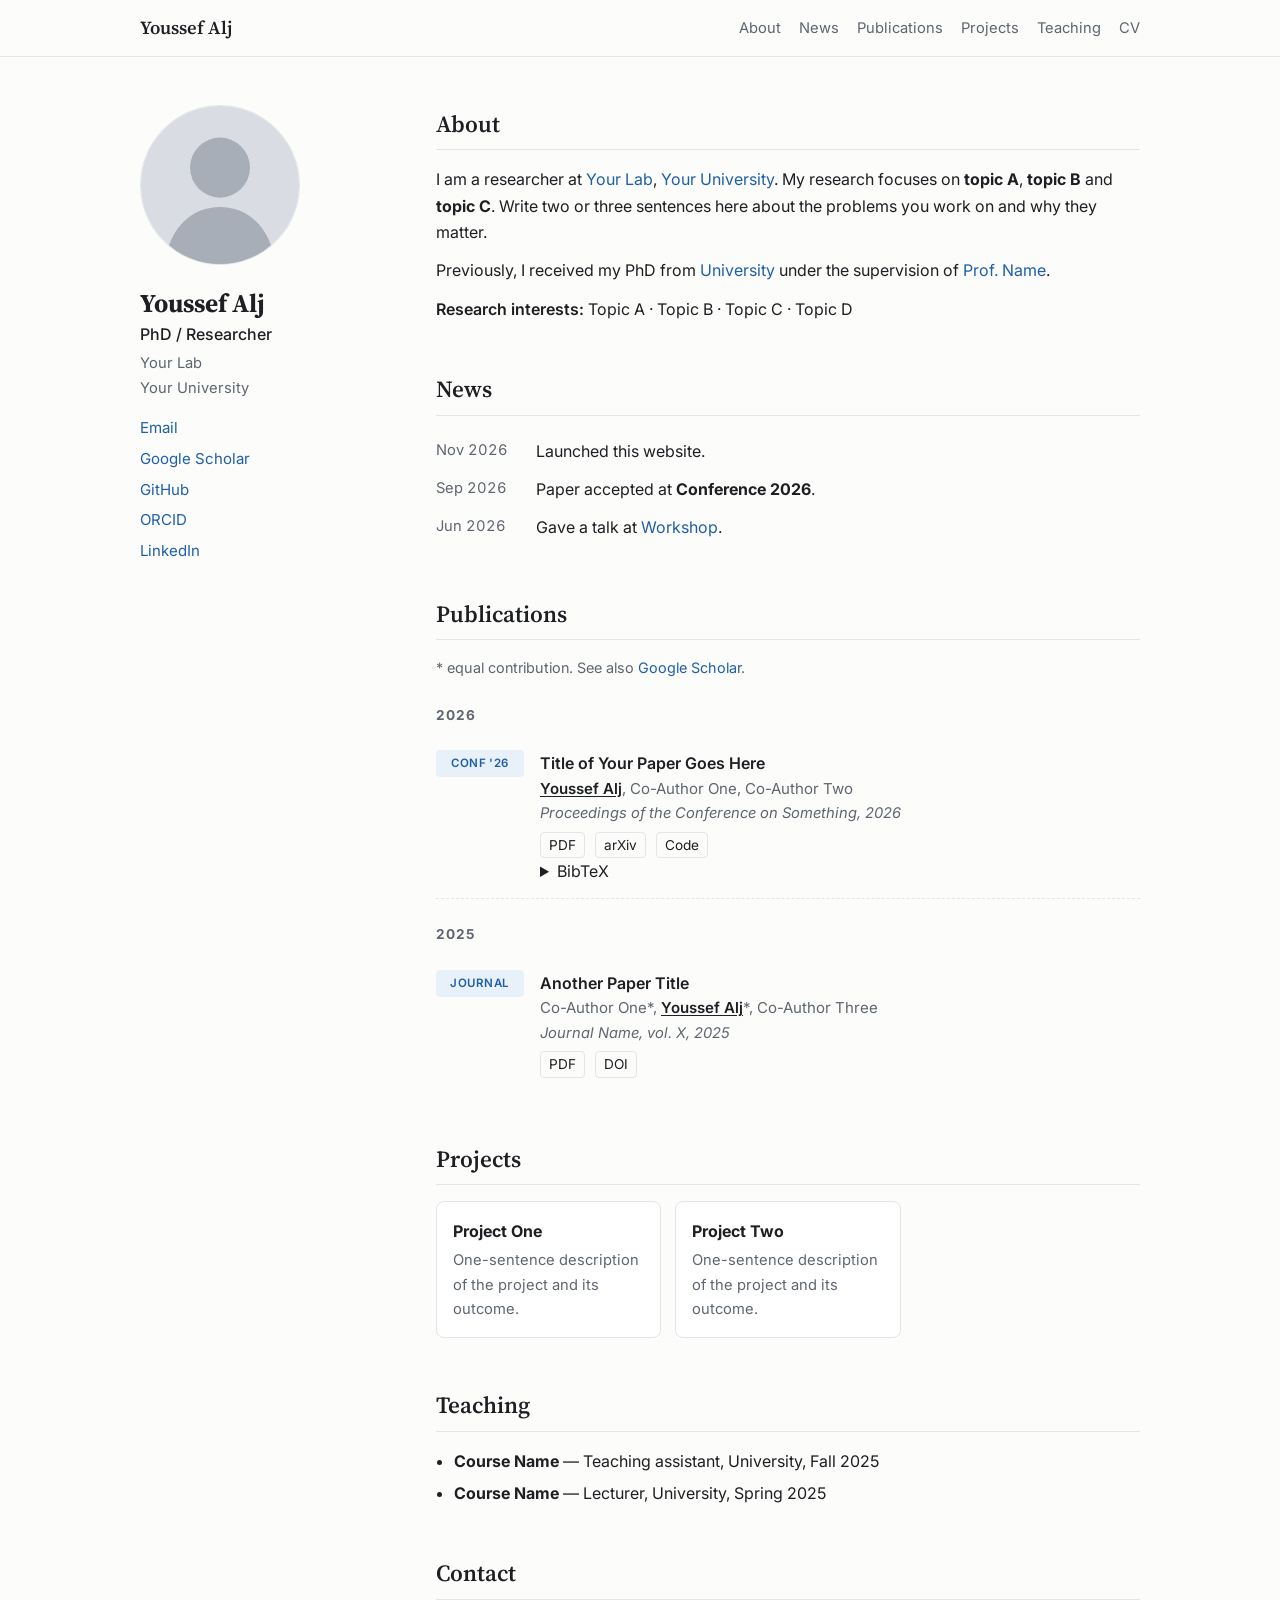
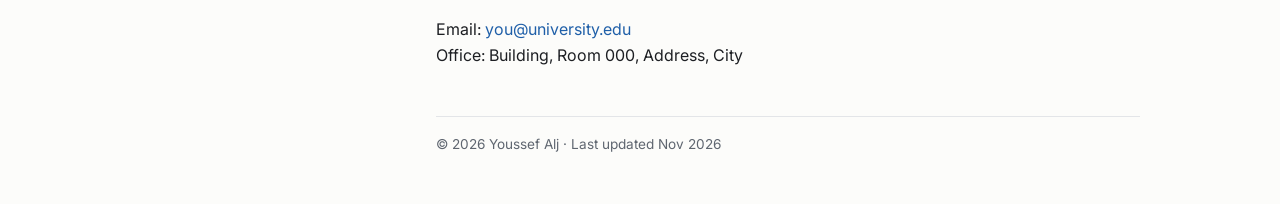
==== index.html @ 592fb714 "Add academic personal website (static HTML/CSS) Co-Authored-By: Claude Opus 5.5 <noreply@anthropic.c" ====
<!DOCTYPE html>
<html lang="en">
<head>
  <meta charset="utf-8">
  <meta name="viewport" content="width=device-width, initial-scale=1">
  <title>Youssef Alj</title>
  <meta name="description" content="Youssef Alj — researcher. Publications, projects, teaching and contact.">
  <link rel="preconnect" href="https://fonts.googleapis.com">
  <link rel="preconnect" href="https://fonts.gstatic.com" crossorigin>
  <link href="https://fonts.googleapis.com/css2?family=Inter:wght@400;500;600&family=Source+Serif+4:opsz,wght@8..60,500;8..60,600&display=swap" rel="stylesheet">
  <link rel="stylesheet" href="style.css">
</head>
<body>
  <header class="topbar">
    <div class="wrap topbar-inner">
      <a class="brand" href="#">Youssef Alj</a>
      <nav>
        <a href="#about">About</a>
        <a href="#news">News</a>
        <a href="#publications">Publications</a>
        <a href="#projects">Projects</a>
        <a href="#teaching">Teaching</a>
        <a href="assets/cv.pdf">CV</a>
      </nav>
    </div>
  </header>

  <main class="wrap layout">
    <!-- ===== Sidebar / profile ===== -->
    <aside class="profile">
      <img src="assets/img/profile.svg" alt="Photo of Youssef Alj" class="avatar">
      <h1>Youssef Alj</h1>
      <p class="role">PhD / Researcher</p>
      <p class="affil">Your Lab<br>Your University</p>
      <ul class="links">
        <li><a href="mailto:you@university.edu">Email</a></li>
        <li><a href="https://scholar.google.com/">Google Scholar</a></li>
        <li><a href="https://github.com/web-youssef-alj">GitHub</a></li>
        <li><a href="https://orcid.org/">ORCID</a></li>
        <li><a href="https://www.linkedin.com/">LinkedIn</a></li>
      </ul>
    </aside>

    <!-- ===== Main content ===== -->
    <div class="content">
      <section id="about">
        <h2>About</h2>
        <p>
          I am a researcher at <a href="#">Your Lab</a>, <a href="#">Your University</a>.
          My research focuses on <strong>topic A</strong>, <strong>topic B</strong> and
          <strong>topic C</strong>. Write two or three sentences here about the problems
          you work on and why they matter.
        </p>
        <p>
          Previously, I received my PhD from <a href="#">University</a> under the supervision
          of <a href="#">Prof. Name</a>.
        </p>
        <p class="interests"><span>Research interests:</span>
          Topic A · Topic B · Topic C · Topic D
        </p>
      </section>

      <section id="news">
        <h2>News</h2>
        <ul class="news">
          <li><time>Nov 2026</time><span>Launched this website.</span></li>
          <li><time>Sep 2026</time><span>Paper accepted at <strong>Conference 2026</strong>.</span></li>
          <li><time>Jun 2026</time><span>Gave a talk at <a href="#">Workshop</a>.</span></li>
        </ul>
      </section>

      <section id="publications">
        <h2>Publications</h2>
        <p class="note">* equal contribution. See also <a href="https://scholar.google.com/">Google Scholar</a>.</p>

        <h3>2026</h3>
        <article class="pub">
          <div class="pub-venue">CONF '26</div>
          <div>
            <p class="pub-title">Title of Your Paper Goes Here</p>
            <p class="pub-authors"><span class="me">Youssef Alj</span>, Co-Author One, Co-Author Two</p>
            <p class="pub-where">Proceedings of the Conference on Something, 2026</p>
            <p class="pub-links">
              <a href="assets/papers/paper1.pdf">PDF</a>
              <a href="https://arxiv.org/">arXiv</a>
              <a href="https://github.com/">Code</a>
              <details><summary>BibTeX</summary><pre>@inproceedings{alj2026title,
  title     = {Title of Your Paper Goes Here},
  author    = {Alj, Youssef and One, Co-Author and Two, Co-Author},
  booktitle = {Proceedings of the Conference on Something},
  year      = {2026}
}</pre></details>
            </p>
          </div>
        </article>

        <h3>2025</h3>
        <article class="pub">
          <div class="pub-venue">JOURNAL</div>
          <div>
            <p class="pub-title">Another Paper Title</p>
            <p class="pub-authors">Co-Author One*, <span class="me">Youssef Alj</span>*, Co-Author Three</p>
            <p class="pub-where">Journal Name, vol. X, 2025</p>
            <p class="pub-links">
              <a href="#">PDF</a>
              <a href="#">DOI</a>
            </p>
          </div>
        </article>
      </section>

      <section id="projects">
        <h2>Projects</h2>
        <div class="cards">
          <a class="card" href="#">
            <h4>Project One</h4>
            <p>One-sentence description of the project and its outcome.</p>
          </a>
          <a class="card" href="#">
            <h4>Project Two</h4>
            <p>One-sentence description of the project and its outcome.</p>
          </a>
        </div>
      </section>

      <section id="teaching">
        <h2>Teaching</h2>
        <ul class="plain">
          <li><strong>Course Name</strong> — Teaching assistant, University, Fall 2025</li>
          <li><strong>Course Name</strong> — Lecturer, University, Spring 2025</li>
        </ul>
      </section>

      <section id="contact">
        <h2>Contact</h2>
        <p>
          Email: <a href="mailto:you@university.edu">you@university.edu</a><br>
          Office: Building, Room 000, Address, City
        </p>
      </section>

      <footer>
        © <span id="year">2026</span> Youssef Alj · Last updated Nov 2026
      </footer>
    </div>
  </main>

  <script>document.getElementById('year').textContent = new Date().getFullYear();</script>
</body>
</html>
---- style.css ----
:root {
  --bg: #fcfcfa;
  --surface: #ffffff;
  --text: #1d1f23;
  --muted: #5f6670;
  --border: #e3e5e8;
  --accent: #1f5fa8;
  --accent-soft: #e8f0fa;
  --serif: "Source Serif 4", Georgia, serif;
  --sans: "Inter", system-ui, -apple-system, sans-serif;
}

@media (prefers-color-scheme: dark) {
  :root {
    --bg: #15171a;
    --surface: #1c1f23;
    --text: #e6e8eb;
    --muted: #9aa1ab;
    --border: #2c3036;
    --accent: #7fb2ec;
    --accent-soft: #1f2a38;
  }
}

* { box-sizing: border-box; }
html { scroll-behavior: smooth; scroll-padding-top: 72px; }
body {
  margin: 0;
  background: var(--bg);
  color: var(--text);
  font: 16px/1.65 var(--sans);
  -webkit-font-smoothing: antialiased;
}

a { color: var(--accent); text-decoration: none; }
a:hover { text-decoration: underline; }

.wrap { max-width: 1040px; margin: 0 auto; padding: 0 20px; }

/* ---------- Top bar ---------- */
.topbar {
  position: sticky; top: 0; z-index: 10;
  background: color-mix(in srgb, var(--bg) 88%, transparent);
  backdrop-filter: blur(8px);
  border-bottom: 1px solid var(--border);
}
.topbar-inner { display: flex; align-items: center; justify-content: space-between; gap: 16px; height: 56px; }
.brand { font-family: var(--serif); font-weight: 600; font-size: 1.15rem; color: var(--text); }
nav { display: flex; gap: 18px; overflow-x: auto; }
nav a { color: var(--muted); font-size: .92rem; white-space: nowrap; }
nav a:hover { color: var(--text); text-decoration: none; }

/* ---------- Layout ---------- */
.layout {
  display: grid;
  grid-template-columns: 240px 1fr;
  gap: 56px;
  padding-top: 48px;
  padding-bottom: 48px;
}

.profile { position: sticky; top: 88px; align-self: start; }
.avatar { width: 160px; height: 160px; border-radius: 50%; object-fit: cover; border: 1px solid var(--border); }
.profile h1 { font-family: var(--serif); font-size: 1.6rem; margin: 16px 0 2px; line-height: 1.2; }
.role { margin: 0; color: var(--text); font-weight: 500; }
.affil { margin: 4px 0 16px; color: var(--muted); font-size: .92rem; }
.links { list-style: none; padding: 0; margin: 0; display: grid; gap: 6px; font-size: .94rem; }

/* ---------- Sections ---------- */
section { margin-bottom: 48px; }
h2 {
  font-family: var(--serif); font-weight: 600; font-size: 1.45rem;
  margin: 0 0 16px; padding-bottom: 6px; border-bottom: 1px solid var(--border);
}
h3 { font-size: .85rem; letter-spacing: .08em; text-transform: uppercase; color: var(--muted); margin: 24px 0 10px; }
h4 { margin: 0 0 4px; font-size: 1rem; }
p { margin: 0 0 12px; }

.interests span { font-weight: 600; }
.note { color: var(--muted); font-size: .9rem; }

/* News */
.news { list-style: none; padding: 0; margin: 0; }
.news li { display: grid; grid-template-columns: 88px 1fr; gap: 12px; padding: 6px 0; }
.news time { color: var(--muted); font-variant-numeric: tabular-nums; font-size: .92rem; }

/* Publications */
.pub {
  display: grid; grid-template-columns: 88px 1fr; gap: 16px;
  padding: 14px 0; border-bottom: 1px dashed var(--border);
}
.pub:last-child { border-bottom: 0; }
.pub p { margin: 0; }
.pub-venue {
  align-self: start; text-align: center;
  font-size: .72rem; font-weight: 600; letter-spacing: .04em;
  color: var(--accent); background: var(--accent-soft);
  padding: 4px 6px; border-radius: 4px;
}
.pub-title { font-weight: 600; }
.pub-authors { color: var(--muted); font-size: .94rem; }
.pub-authors .me { color: var(--text); font-weight: 600; text-decoration: underline; text-underline-offset: 2px; }
.pub-where { font-style: italic; font-size: .92rem; color: var(--muted); }
.pub-links { margin-top: 6px !important; font-size: .85rem; display: flex; flex-wrap: wrap; gap: 6px 10px; align-items: baseline; }
.pub-links a, .pub-links summary {
  border: 1px solid var(--border); border-radius: 4px; padding: 1px 8px;
  color: var(--text); cursor: pointer; list-style: none;
}
.pub-links a:hover, .pub-links summary:hover { border-color: var(--accent); color: var(--accent); text-decoration: none; }
.pub-links summary::-webkit-details-marker { display: none; }
.pub-links details { width: 100%; }
.pub-links details:not([open]) { width: auto; }
.pub-links pre {
  margin: 8px 0 0; padding: 12px; overflow-x: auto;
  background: var(--surface); border: 1px solid var(--border); border-radius: 6px; font-size: .8rem;
}

/* Projects */
.cards { display: grid; grid-template-columns: repeat(auto-fill, minmax(220px, 1fr)); gap: 14px; }
.card {
  display: block; padding: 16px; border: 1px solid var(--border); border-radius: 8px;
  background: var(--surface); color: var(--text); transition: border-color .15s;
}
.card:hover { border-color: var(--accent); text-decoration: none; }
.card p { color: var(--muted); font-size: .92rem; margin: 0; }

.plain { padding-left: 18px; margin: 0; }
.plain li { margin-bottom: 6px; }

footer { color: var(--muted); font-size: .85rem; padding-top: 16px; border-top: 1px solid var(--border); }

/* ---------- Mobile ---------- */
@media (max-width: 760px) {
  .wrap { padding: 0 16px; }
  .topbar-inner { height: auto; flex-direction: column; align-items: flex-start; gap: 4px; padding: 10px 0; }
  nav { width: 100%; gap: 14px; }
  .layout { grid-template-columns: 1fr; gap: 32px; padding-top: 28px; }
  .profile { position: static; text-align: center; }
  .avatar { width: 128px; height: 128px; }
  .links { grid-auto-flow: column; justify-content: center; gap: 12px; flex-wrap: wrap; display: flex; }
  .news li, .pub { grid-template-columns: 1fr; gap: 4px; }
  .pub-venue { justify-self: start; }
}
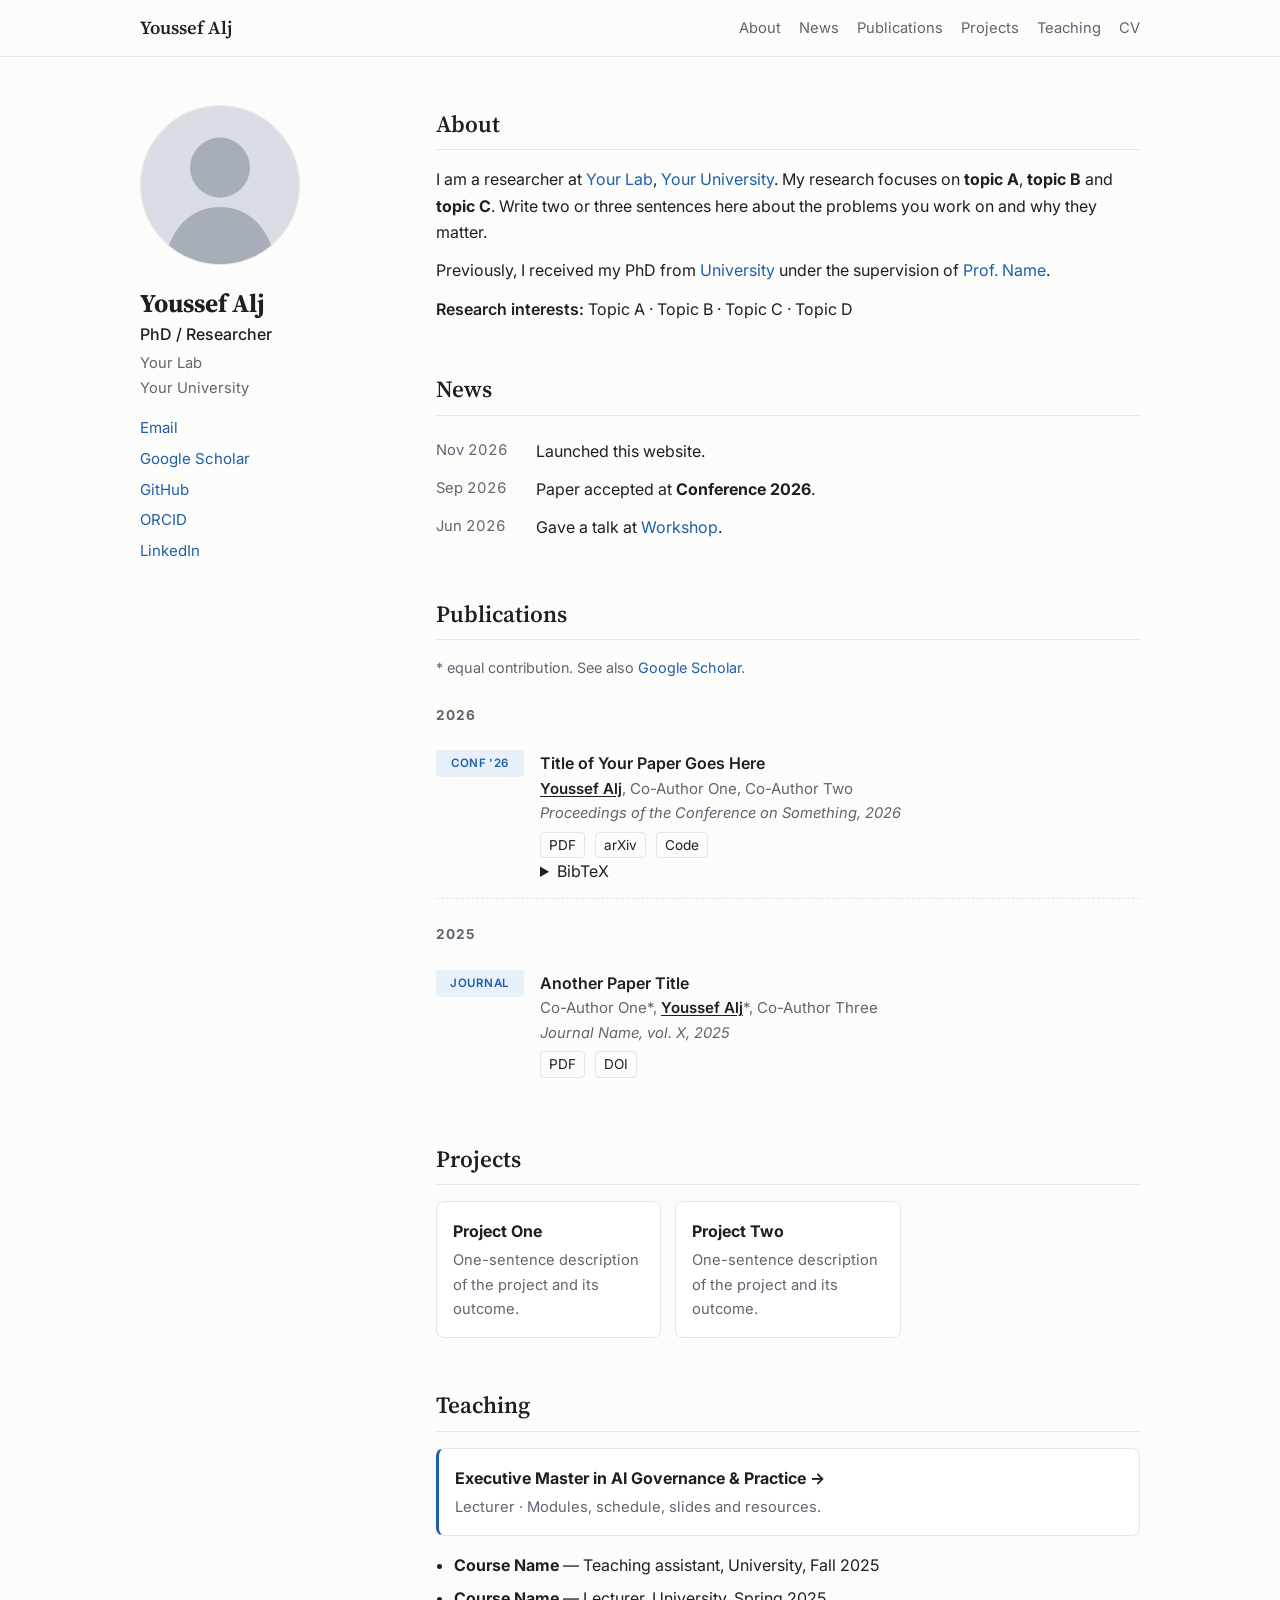
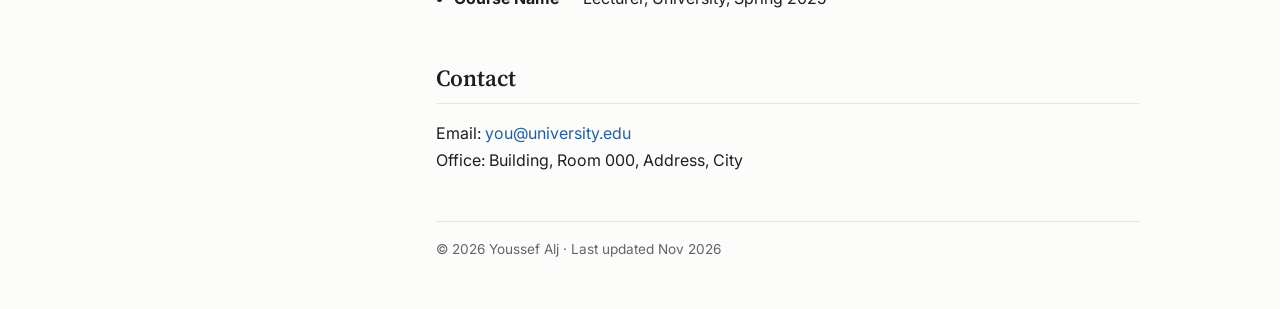
==== commit eba22c3b: "Add Executive Master in AI Governance & Practice teaching page Co-Authored-By: Claude Opus 5.5 <nore" ====
--- a/index.html
+++ b/index.html
@@ -125,6 +125,10 @@
 
       <section id="teaching">
         <h2>Teaching</h2>
+        <a class="teach-feature" href="teaching/ai-governance.html">
+          <h4>Executive Master in AI Governance &amp; Practice →</h4>
+          <p>Lecturer · Modules, schedule, slides and resources.</p>
+        </a>
         <ul class="plain">
           <li><strong>Course Name</strong> — Teaching assistant, University, Fall 2025</li>
           <li><strong>Course Name</strong> — Lecturer, University, Spring 2025</li>
--- a/style.css
+++ b/style.css
@@ -127,6 +127,29 @@
 .plain { padding-left: 18px; margin: 0; }
 .plain li { margin-bottom: 6px; }
 
+/* ---------- Sub-pages (e.g. course pages) ---------- */
+.page { max-width: 820px; padding-top: 32px; padding-bottom: 48px; }
+.crumbs { font-size: .9rem; margin-bottom: 20px; }
+.page-title { font-family: var(--serif); font-weight: 600; font-size: 2rem; line-height: 1.2; margin: 0 0 6px; }
+.page-sub { color: var(--muted); margin-bottom: 24px; }
+.facts {
+  display: grid; grid-template-columns: repeat(auto-fit, minmax(160px, 1fr)); gap: 12px;
+  margin: 0 0 40px; padding: 16px; border: 1px solid var(--border); border-radius: 8px; background: var(--surface);
+}
+.facts dt { font-size: .75rem; text-transform: uppercase; letter-spacing: .06em; color: var(--muted); }
+.facts dd { margin: 2px 0 0; font-weight: 500; }
+.table-wrap { overflow-x: auto; }
+table { width: 100%; border-collapse: collapse; font-size: .94rem; }
+th, td { text-align: left; padding: 10px 12px; border-bottom: 1px solid var(--border); vertical-align: top; }
+th { font-size: .78rem; text-transform: uppercase; letter-spacing: .05em; color: var(--muted); font-weight: 600; }
+td:first-child, td:nth-child(2) { white-space: nowrap; color: var(--muted); }
+.teach-feature {
+  display: block; padding: 16px; margin-bottom: 16px; border: 1px solid var(--border); border-left: 3px solid var(--accent);
+  border-radius: 8px; background: var(--surface); color: var(--text);
+}
+.teach-feature:hover { border-color: var(--accent); text-decoration: none; }
+.teach-feature p { margin: 0; color: var(--muted); font-size: .92rem; }
+
 footer { color: var(--muted); font-size: .85rem; padding-top: 16px; border-top: 1px solid var(--border); }
 
 /* ---------- Mobile ---------- */
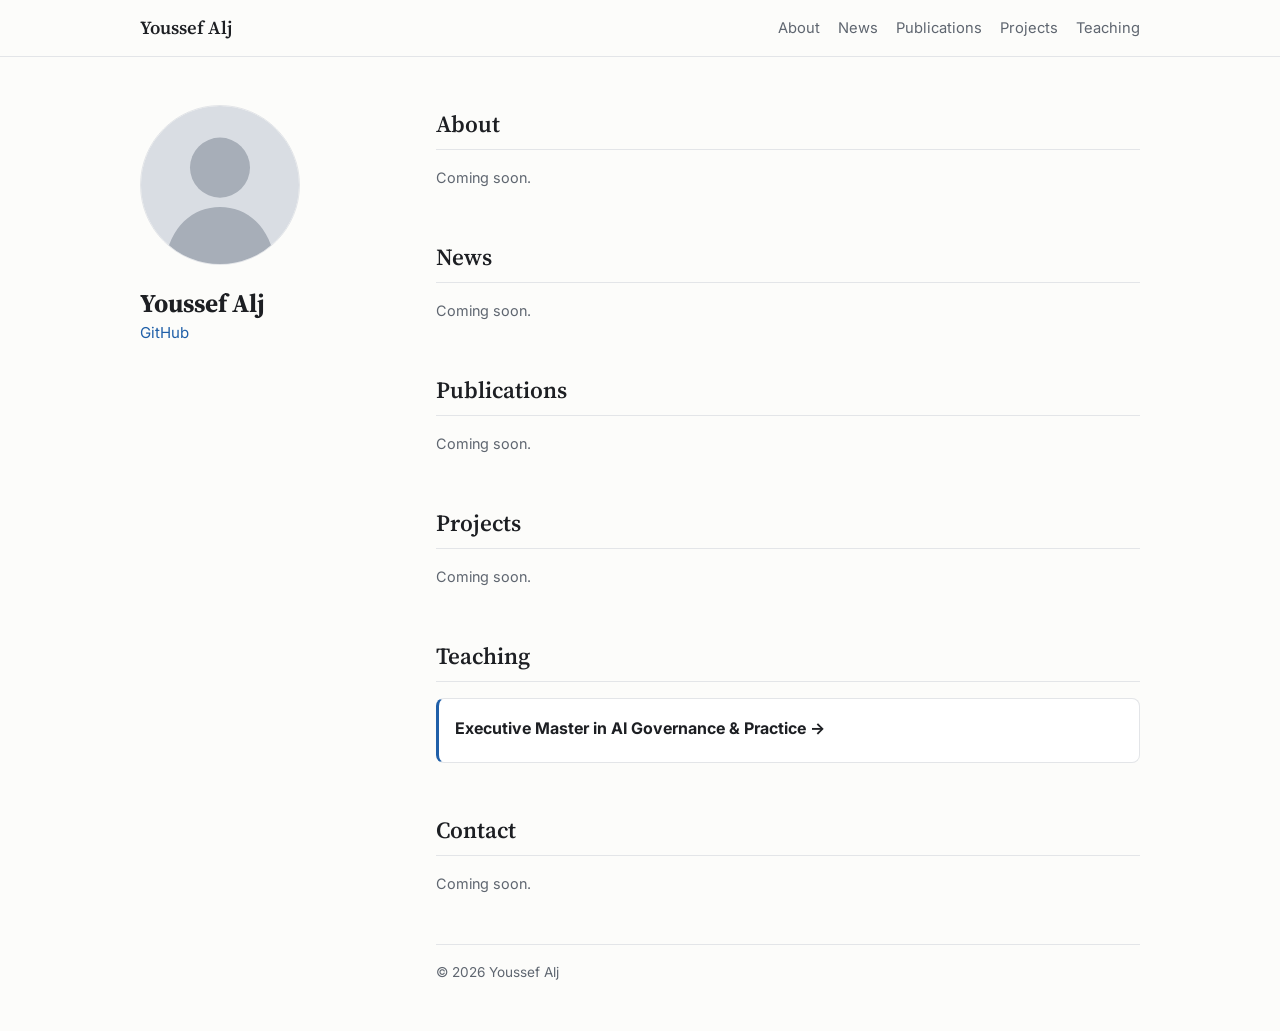
==== commit 541fbf5e: "Empty page content, keep structure (examples kept on template branch) Co-Authored-By: Claude Opus 5." ====
--- a/index.html
+++ b/index.html
@@ -4,13 +4,19 @@
   <meta charset="utf-8">
   <meta name="viewport" content="width=device-width, initial-scale=1">
   <title>Youssef Alj</title>
-  <meta name="description" content="Youssef Alj — researcher. Publications, projects, teaching and contact.">
+  <meta name="description" content="Youssef Alj — researcher.">
   <link rel="preconnect" href="https://fonts.googleapis.com">
   <link rel="preconnect" href="https://fonts.gstatic.com" crossorigin>
   <link href="https://fonts.googleapis.com/css2?family=Inter:wght@400;500;600&family=Source+Serif+4:opsz,wght@8..60,500;8..60,600&display=swap" rel="stylesheet">
   <link rel="stylesheet" href="style.css">
 </head>
 <body>
+  <!--
+    Content is intentionally empty for now.
+    Filled-in examples of every block (news items, publications with BibTeX,
+    project cards, teaching entries) live on the `template` branch:
+      git show template:index.html
+  -->
   <header class="topbar">
     <div class="wrap topbar-inner">
       <a class="brand" href="#">Youssef Alj</a>
@@ -20,132 +26,67 @@
         <a href="#publications">Publications</a>
         <a href="#projects">Projects</a>
         <a href="#teaching">Teaching</a>
-        <a href="assets/cv.pdf">CV</a>
+        <!-- <a href="assets/cv.pdf">CV</a>  (add once assets/cv.pdf exists) -->
       </nav>
     </div>
   </header>
 
   <main class="wrap layout">
-    <!-- ===== Sidebar / profile ===== -->
     <aside class="profile">
       <img src="assets/img/profile.svg" alt="Photo of Youssef Alj" class="avatar">
       <h1>Youssef Alj</h1>
-      <p class="role">PhD / Researcher</p>
-      <p class="affil">Your Lab<br>Your University</p>
+      <!-- <p class="role">Role</p> -->
+      <!-- <p class="affil">Lab<br>University</p> -->
       <ul class="links">
-        <li><a href="mailto:you@university.edu">Email</a></li>
-        <li><a href="https://scholar.google.com/">Google Scholar</a></li>
         <li><a href="https://github.com/web-youssef-alj">GitHub</a></li>
-        <li><a href="https://orcid.org/">ORCID</a></li>
-        <li><a href="https://www.linkedin.com/">LinkedIn</a></li>
+        <!-- Email, Google Scholar, ORCID, LinkedIn: see template branch -->
       </ul>
     </aside>
 
-    <!-- ===== Main content ===== -->
     <div class="content">
       <section id="about">
         <h2>About</h2>
-        <p>
-          I am a researcher at <a href="#">Your Lab</a>, <a href="#">Your University</a>.
-          My research focuses on <strong>topic A</strong>, <strong>topic B</strong> and
-          <strong>topic C</strong>. Write two or three sentences here about the problems
-          you work on and why they matter.
-        </p>
-        <p>
-          Previously, I received my PhD from <a href="#">University</a> under the supervision
-          of <a href="#">Prof. Name</a>.
-        </p>
-        <p class="interests"><span>Research interests:</span>
-          Topic A · Topic B · Topic C · Topic D
-        </p>
+        <p class="note">Coming soon.</p>
       </section>
 
       <section id="news">
         <h2>News</h2>
         <ul class="news">
-          <li><time>Nov 2026</time><span>Launched this website.</span></li>
-          <li><time>Sep 2026</time><span>Paper accepted at <strong>Conference 2026</strong>.</span></li>
-          <li><time>Jun 2026</time><span>Gave a talk at <a href="#">Workshop</a>.</span></li>
+          <!-- <li><time>Mon YYYY</time><span>…</span></li> -->
         </ul>
+        <p class="note">Coming soon.</p>
       </section>
 
       <section id="publications">
         <h2>Publications</h2>
-        <p class="note">* equal contribution. See also <a href="https://scholar.google.com/">Google Scholar</a>.</p>
-
-        <h3>2026</h3>
-        <article class="pub">
-          <div class="pub-venue">CONF '26</div>
-          <div>
-            <p class="pub-title">Title of Your Paper Goes Here</p>
-            <p class="pub-authors"><span class="me">Youssef Alj</span>, Co-Author One, Co-Author Two</p>
-            <p class="pub-where">Proceedings of the Conference on Something, 2026</p>
-            <p class="pub-links">
-              <a href="assets/papers/paper1.pdf">PDF</a>
-              <a href="https://arxiv.org/">arXiv</a>
-              <a href="https://github.com/">Code</a>
-              <details><summary>BibTeX</summary><pre>@inproceedings{alj2026title,
-  title     = {Title of Your Paper Goes Here},
-  author    = {Alj, Youssef and One, Co-Author and Two, Co-Author},
-  booktitle = {Proceedings of the Conference on Something},
-  year      = {2026}
-}</pre></details>
-            </p>
-          </div>
-        </article>
-
-        <h3>2025</h3>
-        <article class="pub">
-          <div class="pub-venue">JOURNAL</div>
-          <div>
-            <p class="pub-title">Another Paper Title</p>
-            <p class="pub-authors">Co-Author One*, <span class="me">Youssef Alj</span>*, Co-Author Three</p>
-            <p class="pub-where">Journal Name, vol. X, 2025</p>
-            <p class="pub-links">
-              <a href="#">PDF</a>
-              <a href="#">DOI</a>
-            </p>
-          </div>
-        </article>
+        <!-- <h3>YYYY</h3> + <article class="pub">…</article> blocks -->
+        <p class="note">Coming soon.</p>
       </section>
 
       <section id="projects">
         <h2>Projects</h2>
         <div class="cards">
-          <a class="card" href="#">
-            <h4>Project One</h4>
-            <p>One-sentence description of the project and its outcome.</p>
-          </a>
-          <a class="card" href="#">
-            <h4>Project Two</h4>
-            <p>One-sentence description of the project and its outcome.</p>
-          </a>
+          <!-- <a class="card" href="…"><h4>Title</h4><p>Description</p></a> -->
         </div>
+        <p class="note">Coming soon.</p>
       </section>
 
       <section id="teaching">
         <h2>Teaching</h2>
         <a class="teach-feature" href="teaching/ai-governance.html">
           <h4>Executive Master in AI Governance &amp; Practice →</h4>
-          <p>Lecturer · Modules, schedule, slides and resources.</p>
         </a>
         <ul class="plain">
-          <li><strong>Course Name</strong> — Teaching assistant, University, Fall 2025</li>
-          <li><strong>Course Name</strong> — Lecturer, University, Spring 2025</li>
+          <!-- <li><strong>Course</strong> — Role, University, Term</li> -->
         </ul>
       </section>
 
       <section id="contact">
         <h2>Contact</h2>
-        <p>
-          Email: <a href="mailto:you@university.edu">you@university.edu</a><br>
-          Office: Building, Room 000, Address, City
-        </p>
+        <p class="note">Coming soon.</p>
       </section>
 
-      <footer>
-        © <span id="year">2026</span> Youssef Alj · Last updated Nov 2026
-      </footer>
+      <footer>© <span id="year">2026</span> Youssef Alj</footer>
     </div>
   </main>
 
